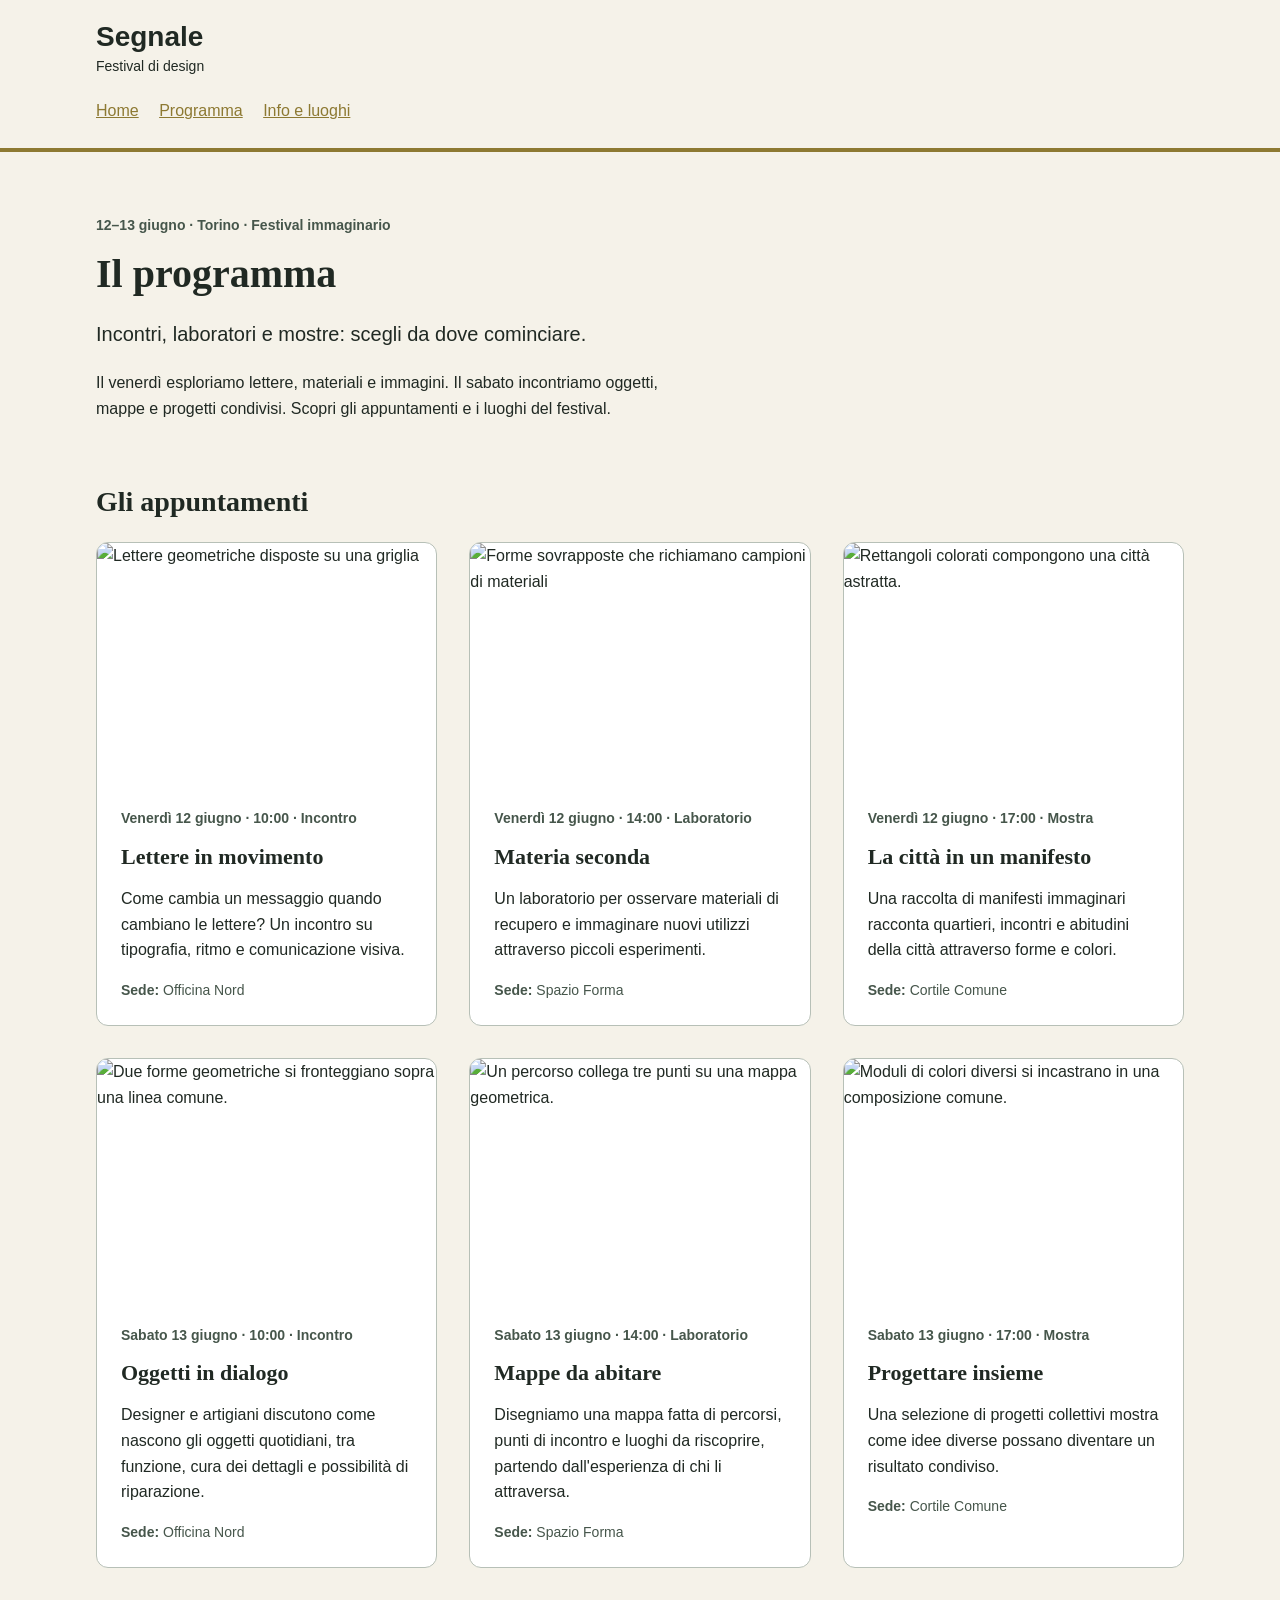
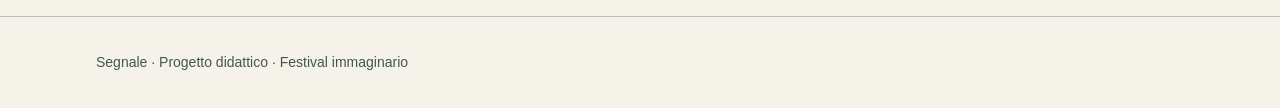
==== programma.html @ d425ce3c "sito consegna 2" ====
<!doctype html>
<html lang="it">
<head>
  <meta charset="utf-8">
  <meta name="viewport" content="width=device-width, initial-scale=1">
  <title>Programma — Segnale</title>
  <link rel="stylesheet" href="style.css">
</head>
<body>
  <a class="skip-link" href="#contenuto">Vai al contenuto</a>
  <header class="site-header">
    <div class="container">
      <a class="brand" href="index.html">Segnale<span>Festival di design</span></a>
      <nav aria-label="Navigazione principale">
       <a href="index.html">Home</a>
       <a href="programma.html" aria-current="page">Programma</a>
       <a href="info.html">Info e luoghi</a>
      </nav>
    </div>
  </header>

  <main id="contenuto" class="container">
    <section class="intro">
      <p class="eyebrow">12–13 giugno · Torino · Festival immaginario</p>
      <h1 id="titolo-programma">Il programma</h1>
      <p class="lead">Incontri, laboratori e mostre: scegli da dove cominciare.</p>
      <p class="reading-text">Il venerdì esploriamo lettere, materiali e immagini. Il sabato incontriamo oggetti, mappe e progetti condivisi. Scopri gli appuntamenti e i luoghi del festival.</p>
    </section>

    <section class="content-section">
      <h2 id="titolo-eventi">Gli appuntamenti</h2>
      <div class="event-grid">
        <article class="event-card">
          <img src="assets/lettere-in-movimento.svg" alt="Lettere geometriche disposte su una griglia" width="900" height="600">
          <div class="event-body">
            <p class="event-meta">Venerdì 12 giugno · 10:00 · Incontro</p>
            <h3>Lettere in movimento</h3>
            <p>Come cambia un messaggio quando cambiano le lettere? Un incontro su tipografia, ritmo e comunicazione visiva.</p>
            <p class="event-place"><strong>Sede:</strong> Officina Nord</p>
          </div>
        </article>
        <article class="event-card">
          <img src="assets/materia-seconda.svg" alt="Forme sovrapposte che richiamano campioni di materiali" width="900" height="600">
          <div class="event-body">
            <p class="event-meta">Venerdì 12 giugno · 14:00 · Laboratorio</p>
            <h3>Materia seconda</h3>
            <p>Un laboratorio per osservare materiali di recupero e immaginare nuovi utilizzi attraverso piccoli esperimenti.</p>
            <p class="event-place"><strong>Sede:</strong> Spazio Forma</p>
          </div>
        </article>
        <article class="event-card">
          <img src="assets/citta-manifesto.svg" alt="Rettangoli colorati compongono una città astratta." width="900" height="600">
          <div class="event-body">
            <p class="event-meta">Venerdì 12 giugno · 17:00 · Mostra</p>
            <h3>La città in un manifesto</h3>
            <p>Una raccolta di manifesti immaginari racconta quartieri, incontri e abitudini della città attraverso forme e colori.</p>
            <p class="event-place"><strong>Sede:</strong> Cortile Comune</p>
          </div>
        </article>
        <article class="event-card">
          <img src="assets/oggetti-dialogo.svg" alt="Due forme geometriche si fronteggiano sopra una linea comune." width="900" height="600">
          <div class="event-body">
            <p class="event-meta">Sabato 13 giugno · 10:00 · Incontro</p>
            <h3>Oggetti in dialogo</h3>
            <p>Designer e artigiani discutono come nascono gli oggetti quotidiani, tra funzione, cura dei dettagli e possibilità di riparazione.</p>
            <p class="event-place"><strong>Sede:</strong> Officina Nord</p>
          </div>
        </article>
        <article class="event-card">
          <img src="assets/mappe-abitare.svg" alt="Un percorso collega tre punti su una mappa geometrica." width="900" height="600">
          <div class="event-body">
            <p class="event-meta">Sabato 13 giugno · 14:00 · Laboratorio</p>
            <h3>Mappe da abitare</h3>
            <p>Disegniamo una mappa fatta di percorsi, punti di incontro e luoghi da riscoprire, partendo dall'esperienza di chi li attraversa.</p>
            <p class="event-place"><strong>Sede:</strong> Spazio Forma</p>
          </div>
        </article>
        <article class="event-card">
          <img src="assets/progettare-insieme.svg" alt="Moduli di colori diversi si incastrano in una composizione comune." width="900" height="600">
          <div class="event-body">
            <p class="event-meta">Sabato 13 giugno · 17:00 · Mostra</p>
            <h3>Progettare insieme</h3>
            <p>Una selezione di progetti collettivi mostra come idee diverse possano diventare un risultato condiviso.</p>
            <p class="event-place"><strong>Sede:</strong> Cortile Comune</p>
          </div>
        </article>
      </div>
    </section>
  </main>

  <footer class="site-footer"><div class="container"><p>Segnale · Progetto didattico · Festival immaginario</p></div></footer>
</body>
</html>
---- style.css ----
/* Segnale: esempio completo della consegna su Home e Programma. */

/* Valori condivisi: le regole interessate li richiamano con var(). */
:root {
  --colore-primario: #8d7932;
  --colore-primario-scuro: #173624;
  --colore-sfondo: #f5f2e9;
  --colore-testo: #202923;
  --font-testo: Arial, Helvetica, sans-serif;
  --font-titoli: Georgia, "Times New Roman", serif;
}

* {
  box-sizing: border-box;
}

body {
  margin: 0;
  background: var(--colore-sfondo);
  color: var(--colore-testo);
  font-family: var(--font-testo);
  font-size: 1rem;
  line-height: 1.6;
}

a {
  color: var(--colore-primario);
}

a:hover {
  text-decoration: underline;
}

a:focus {
  outline: 3px solid var(--colore-testo);
}

.container {
  width: 92%;
  max-width: 68rem;
  margin: 0 auto;
}

.site-header {
  padding: 1.25rem 0;
  border-bottom: 4px solid var(--colore-primario);
}

.brand {
  display: inline-block;
  color: var(--colore-testo);
  font-size: 1.75rem;
  font-weight: bold;
  line-height: 1.2;
  text-decoration: none;
}

.brand span {
  display: block;
  margin-top: 0.25rem;
  font-size: 0.875rem;
  font-weight: normal;
}

nav {
  margin-top: 1rem;
}

nav a {
  display: inline-block;
  margin-right: 1rem;
  padding: 0.25rem 0;
}

.intro {
  padding: 3rem 0 1rem;
}

.eyebrow,
.event-meta {
  color: #46564b;
  font-size: 0.875rem;
  font-weight: bold;
}

h1,
h2,
h3 {
  font-family: var(--font-titoli);
  line-height: 1.2;
}

h1 {
  max-width: 18ch;
  margin: 0.75rem 0 1.25rem;
  font-size: 2.5rem;
}

h2 {
  font-size: 1.75rem;
}

h3 {
  margin: 0.5rem 0 0.75rem;
  font-size: 1.375rem;
}

.lead {
  max-width: 48ch;
  font-size: 1.25rem;
}

.reading-text {
  max-width: 65ch;
}

.button-link {
  display: inline-block;
  margin-top: 1rem;
  padding: 0.75rem 1.25rem;
  border-radius: 0.5rem;
  background: var(--colore-primario);
  color: #ffffff;
  font-weight: bold;
  text-decoration: none;
}

.button-link:hover {
  background: var(--colore-primario-scuro);
}

.content-section {
  margin: 2rem 0 3rem;
}

.festival-image {
  display: block;
  width: 100%;
  max-width: 54rem;
  height: auto;
  margin-top: 1.5rem;
  border-radius: 0.75rem;
}

.venues {
  padding-left: 1.25rem;
}

.venues li {
  margin-bottom: 0.5rem;
}

/* Disposizione di base: una colonna. */
.event-grid {
  display: grid;
  grid-template-columns: 1fr;
  gap: 2rem;
}

.event-card {
  overflow: hidden;
  border: 1px solid #b7c0b7;
  border-radius: 0.75rem;
  background: #ffffff;
}

.event-card img {
  display: block;
  width: 100%;
  height: auto;
}

.event-body {
  padding: 1.5rem;
}

.event-place {
  margin-bottom: 0;
  color: #46564b;
  font-size: 0.875rem;
}

.site-footer {
  padding: 1.25rem 0;
  border-top: 1px solid #b7c0b7;
  color: #46564b;
  font-size: 0.875rem;
}

.skip-link {
  position: absolute;
  top: -6rem;
  left: 1rem;
  padding: 0.75rem 1rem;
  background: #ffffff;
  color: var(--colore-testo);
}

.skip-link:focus {
  top: 1rem;
}

/* Da 600 px: due colonne. */
@media (min-width: 600px) {
  .event-grid {
    grid-template-columns: repeat(2, 1fr);
  }
}

/* Da 1024 px: tre colonne. Questa regola segue quella da 600 px. */
@media (min-width: 1024px) {
  .event-grid {
    grid-template-columns: repeat(3, 1fr);
  }
}

/* Swiper container responsive che si adatta alle proporzioni */
.swiper {
  width: 100%;
  max-width: 600px;
  height: auto; /* Permette al contenitore di ridimensionarsi in altezza */
  margin: 2rem auto;
  border-radius: 0.75rem;
  border: 1px solid #b7c0b7;
  background: #ffffff;
  padding-bottom: 2.5rem; /* Spazio per la paginazione e i pallini */
  box-shadow: 0 4px 12px rgba(0, 0, 0, 0.08);
}

/* Regola per l'immagine: visibile AL 100% senza ritagli */
.slide-image {
  width: 100%;
  height: auto;
  max-height: 350px; /* Limita l'altezza massima per monitor grandi */
  object-fit: contain; /* Mostra l'intera immagine senza tagliarla */
  background-color: #f0f0f0; /* Sfondo neutro di riempimento se le proporzioni differiscono */
  border-top-left-radius: 0.75rem;
  border-top-right-radius: 0.75rem;
}

/* Margine interno del testo dentro le slide */
.slide-content {
  padding: 1.0rem !important; /* Aumentato a 2.5rem e con !important per forzare l'effetto */
}

.slide-content h3 {
  margin-top: 0;
  margin-bottom: 1rem;
}

.slide-content p {
  margin-bottom: 1.0rem;
}

/* Contenitore Mappa Responsive */
.map-responsive {
  width: 100%;
  max-width: 100%;
  border-radius: 0.75rem;
  overflow: hidden;
  border: 1px solid #b7c0b7;
  box-shadow: 0 4px 12px rgba(0, 0, 0, 0.05);
}

.map-link {
  margin-top: 0.5rem;
  font-size: 0.9rem;
}

/* Elenco sedi */
.venues-list {
  list-style: none;
  padding: 0;
  margin-top: 1.5rem;
}

.venues-list li {
  padding: 0.75rem 0;
  border-bottom: 1px solid #e0e0e0;
}

.venues-list li:last-child {
  border-bottom: none;
}

/* Mappa responsive e proporzionale allo schermo */
.map-responsive iframe {
  width: 100%;
  border: 0;
  
  /* Altezza di base per dispositivi mobili */
  height: 350px; 
}

/* Su schermi desktop/computer (da 768px in su) l'altezza diventa proporzionale alla finestra */
@media (min-width: 768px) {
  .map-responsive iframe {
    /* 50vh significa il 50% dell'altezza della finestra del browser */
    height: 50vh; 
    min-height: 400px; /* Altezza minima garantita */
    max-height: 600px; /* Evita che diventi troppo alta su schermi giganti */
  }
}

/* ==========================================
   PERSONALIZZAZIONE COLORI SWIPER (FRECCE & PALLINI)
   ========================================== */

/* Colore delle frecce (destra / sinistra) */
.swiper-button-next,
.swiper-button-prev {
  color: var(--colore-primario) !important; /* Cambia qui il colore delle frecce */
}

/* Colore del pallino ATTIVO */
.swiper-pagination-bullet-active {
  background-color: var(--colore-primario) !important; /* Cambia qui il colore del pallino attivo */
  opacity: 1 !important;
}

/* Colore dei pallini INATTIVI */
.swiper-pagination-bullet {
  background-color: #b7c0b7 !important; /* Cambia qui il colore dei pallini non attivi */
  opacity: 0.6;
}
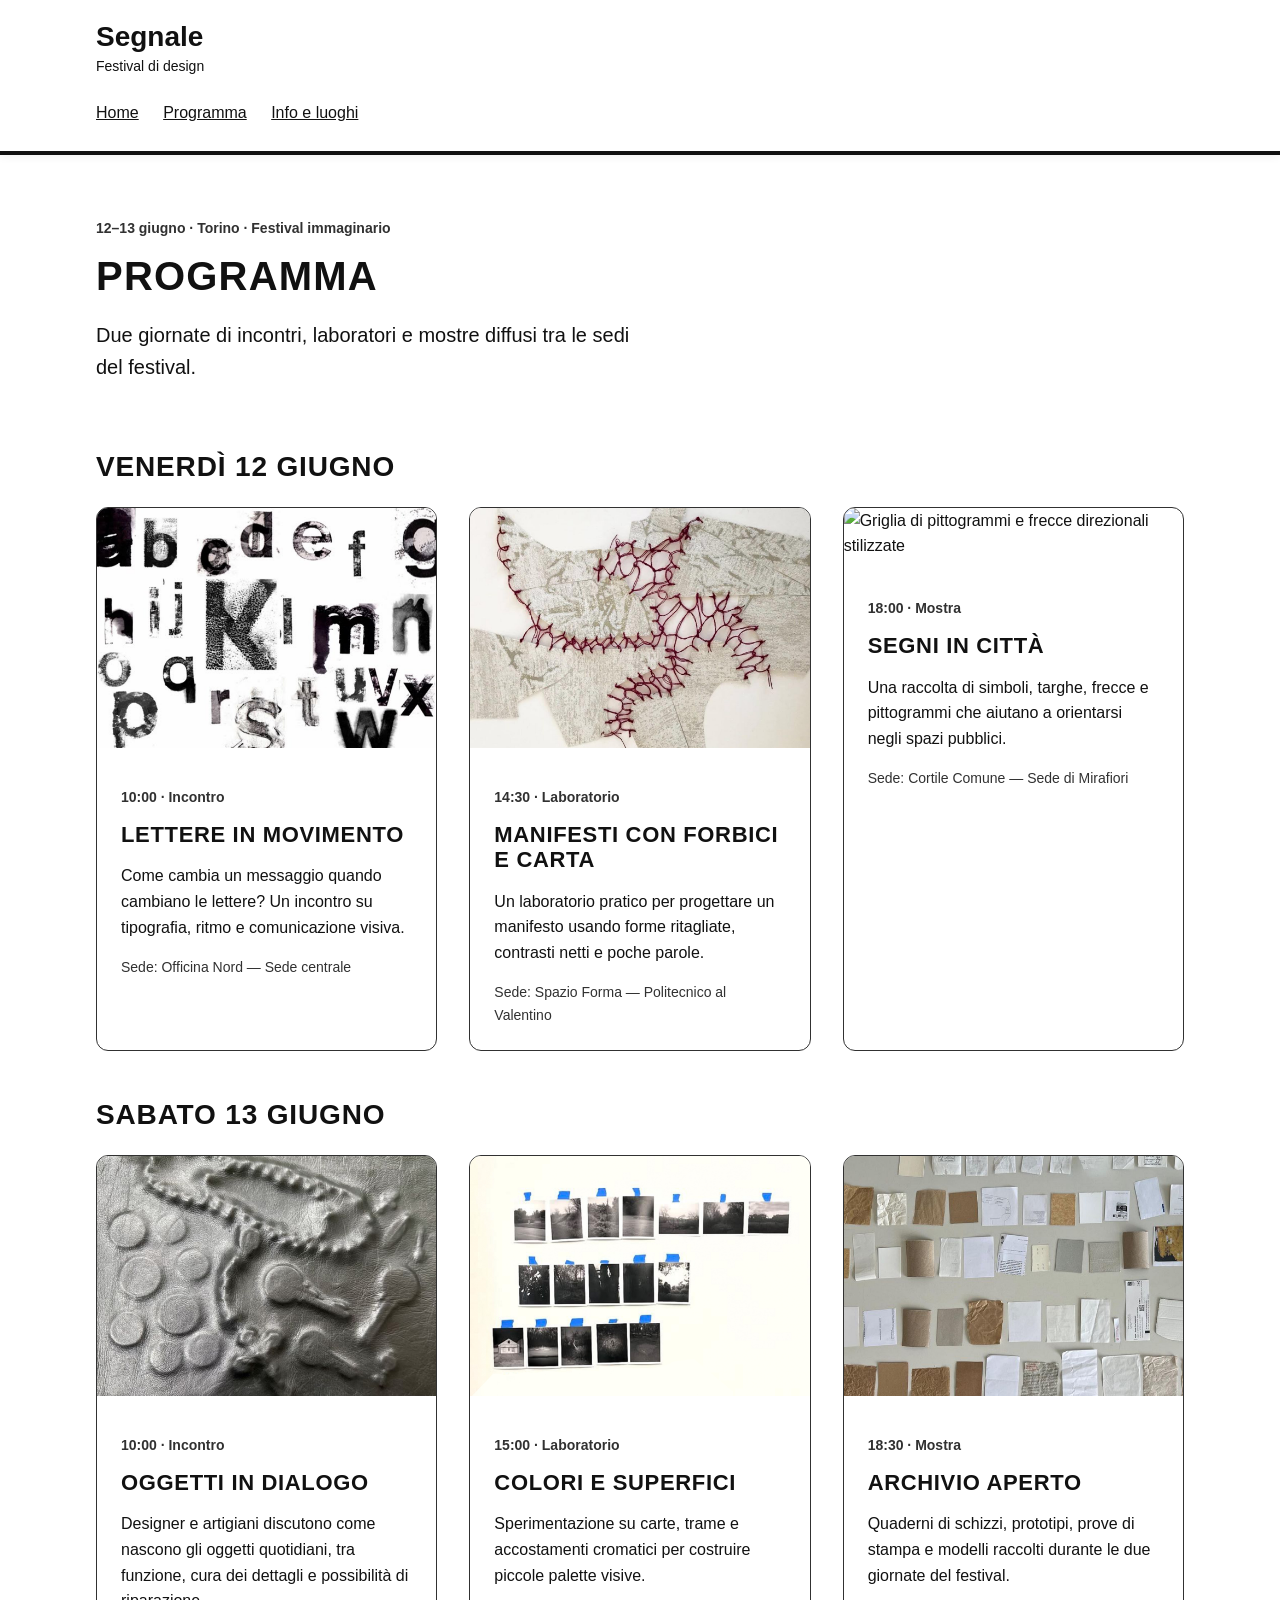
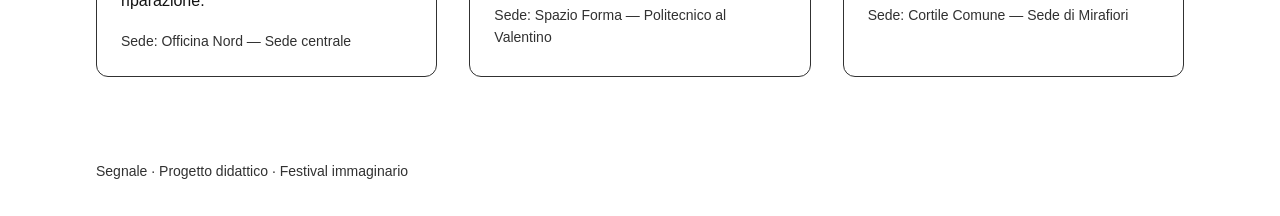
==== commit 6ac0309a: "sito consegna 4" ====
--- a/programma.html
+++ b/programma.html
@@ -8,86 +8,157 @@
 </head>
 <body>
   <a class="skip-link" href="#contenuto">Vai al contenuto</a>
+  
   <header class="site-header">
     <div class="container">
       <a class="brand" href="index.html">Segnale<span>Festival di design</span></a>
       <nav aria-label="Navigazione principale">
-       <a href="index.html">Home</a>
-       <a href="programma.html" aria-current="page">Programma</a>
-       <a href="info.html">Info e luoghi</a>
+        <a href="index.html">Home</a>
+        <a href="programma.html" aria-current="page">Programma</a>
+        <a href="info.html">Info e luoghi</a>
       </nav>
     </div>
   </header>
 
   <main id="contenuto" class="container">
-    <section class="intro">
+    <section class="intro" aria-labelledby="titolo-programma">
       <p class="eyebrow">12–13 giugno · Torino · Festival immaginario</p>
-      <h1 id="titolo-programma">Il programma</h1>
-      <p class="lead">Incontri, laboratori e mostre: scegli da dove cominciare.</p>
-      <p class="reading-text">Il venerdì esploriamo lettere, materiali e immagini. Il sabato incontriamo oggetti, mappe e progetti condivisi. Scopri gli appuntamenti e i luoghi del festival.</p>
+      <h1 id="titolo-programma">Programma</h1>
+      <p class="lead">Due giornate di incontri, laboratori e mostre diffusi tra le sedi del festival.</p>
     </section>
 
-    <section class="content-section">
-      <h2 id="titolo-eventi">Gli appuntamenti</h2>
-      <div class="event-grid">
-        <article class="event-card">
-          <img src="assets/lettere-in-movimento.svg" alt="Lettere geometriche disposte su una griglia" width="900" height="600">
-          <div class="event-body">
-            <p class="event-meta">Venerdì 12 giugno · 10:00 · Incontro</p>
-            <h3>Lettere in movimento</h3>
-            <p>Come cambia un messaggio quando cambiano le lettere? Un incontro su tipografia, ritmo e comunicazione visiva.</p>
-            <p class="event-place"><strong>Sede:</strong> Officina Nord</p>
-          </div>
-        </article>
-        <article class="event-card">
-          <img src="assets/materia-seconda.svg" alt="Forme sovrapposte che richiamano campioni di materiali" width="900" height="600">
-          <div class="event-body">
-            <p class="event-meta">Venerdì 12 giugno · 14:00 · Laboratorio</p>
-            <h3>Materia seconda</h3>
-            <p>Un laboratorio per osservare materiali di recupero e immaginare nuovi utilizzi attraverso piccoli esperimenti.</p>
-            <p class="event-place"><strong>Sede:</strong> Spazio Forma</p>
-          </div>
-        </article>
-        <article class="event-card">
-          <img src="assets/citta-manifesto.svg" alt="Rettangoli colorati compongono una città astratta." width="900" height="600">
-          <div class="event-body">
-            <p class="event-meta">Venerdì 12 giugno · 17:00 · Mostra</p>
-            <h3>La città in un manifesto</h3>
-            <p>Una raccolta di manifesti immaginari racconta quartieri, incontri e abitudini della città attraverso forme e colori.</p>
-            <p class="event-place"><strong>Sede:</strong> Cortile Comune</p>
-          </div>
-        </article>
-        <article class="event-card">
-          <img src="assets/oggetti-dialogo.svg" alt="Due forme geometriche si fronteggiano sopra una linea comune." width="900" height="600">
-          <div class="event-body">
-            <p class="event-meta">Sabato 13 giugno · 10:00 · Incontro</p>
-            <h3>Oggetti in dialogo</h3>
-            <p>Designer e artigiani discutono come nascono gli oggetti quotidiani, tra funzione, cura dei dettagli e possibilità di riparazione.</p>
-            <p class="event-place"><strong>Sede:</strong> Officina Nord</p>
-          </div>
-        </article>
-        <article class="event-card">
-          <img src="assets/mappe-abitare.svg" alt="Un percorso collega tre punti su una mappa geometrica." width="900" height="600">
-          <div class="event-body">
-            <p class="event-meta">Sabato 13 giugno · 14:00 · Laboratorio</p>
-            <h3>Mappe da abitare</h3>
-            <p>Disegniamo una mappa fatta di percorsi, punti di incontro e luoghi da riscoprire, partendo dall'esperienza di chi li attraversa.</p>
-            <p class="event-place"><strong>Sede:</strong> Spazio Forma</p>
-          </div>
-        </article>
-        <article class="event-card">
-          <img src="assets/progettare-insieme.svg" alt="Moduli di colori diversi si incastrano in una composizione comune." width="900" height="600">
-          <div class="event-body">
-            <p class="event-meta">Sabato 13 giugno · 17:00 · Mostra</p>
-            <h3>Progettare insieme</h3>
-            <p>Una selezione di progetti collettivi mostra come idee diverse possano diventare un risultato condiviso.</p>
-            <p class="event-place"><strong>Sede:</strong> Cortile Comune</p>
-          </div>
-        </article>
-      </div>
-    </section>
+    <!-- Messaggi di stato (caricamento, vuoto, errore) -->
+    <p id="stato-programma" class="reading-text" aria-live="polite">Caricamento del programma in corso...</p>
+
+    <!-- Contenitore dinamico per le giornate e le schede -->
+    <div id="programma-contenitore"></div>
   </main>
 
-  <footer class="site-footer"><div class="container"><p>Segnale · Progetto didattico · Festival immaginario</p></div></footer>
+  <footer class="site-footer">
+    <div class="container">
+      <p>Segnale · Progetto didattico · Festival immaginario</p>
+    </div>
+  </footer>
+
+  <script>
+    const statoEl = document.getElementById('stato-programma');
+    const contenitoreEl = document.getElementById('programma-contenitore');
+
+    // Formatta la data ISO (es. "2026-06-12") in intestazione leggibile (es. "Venerdì 12 giugno")
+    function formattaDataIntestazione(dataIso) {
+      const parti = dataIso.split('-');
+      if (parti.length !== 3) return dataIso;
+      const dataObj = new Date(Number(parti[0]), Number(parti[1]) - 1, Number(parti[2]));
+      const formattata = dataObj.toLocaleDateString('it-IT', {
+        weekday: 'long',
+        day: 'numeric',
+        month: 'long'
+      });
+      return formattata.charAt(0).toUpperCase() + formattata.slice(1);
+    }
+
+    // Crea la singola card HTML mantenendo le classi esatte di style.css
+    function creaSchedaEvento(evento, mappaSedi) {
+      const article = document.createElement('article');
+      article.className = 'event-card';
+
+      const img = document.createElement('img');
+      img.src = evento.immagine;
+      img.alt = evento.immagine_alt || evento.titolo;
+
+      const body = document.createElement('div');
+      body.className = 'event-body';
+
+      const meta = document.createElement('p');
+      meta.className = 'event-meta';
+      meta.textContent = `${evento.orario} · ${evento.categoria}`;
+
+      const titolo = document.createElement('h3');
+      titolo.textContent = evento.titolo;
+
+      const descrizione = document.createElement('p');
+      descrizione.textContent = evento.descrizione;
+
+      const luogo = document.createElement('p');
+      luogo.className = 'event-place';
+      const nomeSede = mappaSedi.get(evento.sede_id);
+      luogo.textContent = nomeSede ? `Sede: ${nomeSede}` : 'Sede da definire';
+
+      body.append(meta, titolo, descrizione, luogo);
+      article.append(img, body);
+      return article;
+    }
+
+    async function caricaProgramma() {
+      try {
+        const [rispostaEventi, rispostaSedi] = await Promise.all([
+          fetch('dati/eventi.json'),
+          fetch('dati/sedi.json')
+        ]);
+
+        if (!rispostaEventi.ok || !rispostaSedi.ok) {
+          throw new Error('Impossibile leggere uno dei file JSON.');
+        }
+
+        const [eventi, sedi] = await Promise.all([
+          rispostaEventi.json(),
+          rispostaSedi.json()
+        ]);
+
+        if (!Array.isArray(eventi) || eventi.length === 0) {
+          statoEl.textContent = 'Nessun evento in programma al momento.';
+          return;
+        }
+
+        // Mappa rapida id -> nome sede
+        const mappaSedi = new Map();
+        if (Array.isArray(sedi)) {
+          sedi.forEach(sede => mappaSedi.set(sede.id, sede.nome));
+        }
+
+        // Ordina gli eventi per data e orario
+        const eventiOrdinati = [...eventi].sort((a, b) => {
+          const chiaveA = `${a.data} ${a.orario}`;
+          const chiaveB = `${b.data} ${b.orario}`;
+          return chiaveA.localeCompare(chiaveB);
+        });
+
+        // Raggruppa gli eventi per giorno
+        const eventiPerGiorno = new Map();
+        eventiOrdinati.forEach(evento => {
+          if (!eventiPerGiorno.has(evento.data)) {
+            eventiPerGiorno.set(evento.data, []);
+          }
+          eventiPerGiorno.get(evento.data).push(evento);
+        });
+
+        // Svuota il messaggio di caricamento e costruisce le sezioni
+        statoEl.textContent = '';
+
+        eventiPerGiorno.forEach((listaEventi, dataGiorno) => {
+          const section = document.createElement('section');
+          section.className = 'content-section';
+
+          const h2 = document.createElement('h2');
+          h2.textContent = formattaDataIntestazione(dataGiorno);
+
+          const grid = document.createElement('div');
+          grid.className = 'event-grid';
+
+          listaEventi.forEach(evento => {
+            grid.appendChild(creaSchedaEvento(evento, mappaSedi));
+          });
+
+          section.append(h2, grid);
+          contenitoreEl.appendChild(section);
+        });
+
+      } catch (errore) {
+        statoEl.textContent = 'Errore nel caricamento dei dati del programma. Verifica che i file in dati/ siano accessibili.';
+      }
+    }
+
+    caricaProgramma();
+  </script>
 </body>
-</html>
+</html>
--- a/style.css
+++ b/style.css
@@ -2,14 +2,13 @@
 
 /* Valori condivisi: le regole interessate li richiamano con var(). */
 :root {
-  --colore-primario: #8d7932;
-  --colore-primario-scuro: #173624;
-  --colore-sfondo: #f5f2e9;
-  --colore-testo: #202923;
-  --font-testo: Arial, Helvetica, sans-serif;
-  --font-titoli: Georgia, "Times New Roman", serif;
-}
-
+  --colore-primario: #111111;       /* Nero intenso per link, bordi e pulsanti */
+  --colore-primario-scuro: #464646; /* Grigio scuro al passaggio del mouse */
+  --colore-sfondo: #ffffff;         /* Grigio chiaro per lo sfondo della pagina */
+  --colore-testo: #111111;          /* Nero per tutto il testo */
+  --font-testo: "Helvetica Neue", Helvetica, Arial, sans-serif;
+  --font-titoli: "Helvetica Neue", Helvetica, Arial, sans-serif;
+}
 * {
   box-sizing: border-box;
 }
@@ -19,6 +18,7 @@
   background: var(--colore-sfondo);
   color: var(--colore-testo);
   font-family: var(--font-testo);
+  font-weight: 300; /* Attiva Helvetica Neue Light */
   font-size: 1rem;
   line-height: 1.6;
 }
@@ -42,10 +42,21 @@
 }
 
 .site-header {
-  padding: 1.25rem 0;
+  position: sticky;
+  top: 0;
+  z-index: 1000; /* Evita che lo slider Swiper o la mappa uMap coprano l'intestazione */
+  background-color: var(--colore-sfondo); /* Sfondo opaco per mantenere il testo leggibile durante lo scorrimento */
+  padding: 0.75rem 0; /* Compatto su telefono per lasciare spazio alla lettura */
   border-bottom: 4px solid var(--colore-primario);
-}
-
+  box-shadow: 0 2px 8px rgba(0, 0, 0, 0.06); 
+}
+
+/* Su schermi da 600px in su ripristina il padding più ampio */
+@media (min-width: 600px) {
+  .site-header {
+    padding: 1.25rem 0;
+  }
+}
 .brand {
   display: inline-block;
   color: var(--colore-testo);
@@ -67,9 +78,8 @@
 }
 
 nav a {
-  display: inline-block;
-  margin-right: 1rem;
-  padding: 0.25rem 0;
+  display: block;
+  padding: 0.35rem 0;
 }
 
 .intro {
@@ -78,7 +88,7 @@
 
 .eyebrow,
 .event-meta {
-  color: #46564b;
+  color: #313131;
   font-size: 0.875rem;
   font-weight: bold;
 }
@@ -87,7 +97,10 @@
 h2,
 h3 {
   font-family: var(--font-titoli);
-  line-height: 1.2;
+  font-weight: 900;
+  text-transform: uppercase;
+  letter-spacing: 0.03em;
+  line-height: 1.15;
 }
 
 h1 {
@@ -159,7 +172,7 @@
 
 .event-card {
   overflow: hidden;
-  border: 1px solid #b7c0b7;
+  border: 1px solid #313131;
   border-radius: 0.75rem;
   background: #ffffff;
 }
@@ -176,14 +189,14 @@
 
 .event-place {
   margin-bottom: 0;
-  color: #46564b;
+  color: #313131;
   font-size: 0.875rem;
 }
 
 .site-footer {
   padding: 1.25rem 0;
-  border-top: 1px solid #b7c0b7;
-  color: #46564b;
+  border-top: 1px solid #ffffff;
+  color: #313131;
   font-size: 0.875rem;
 }
 
@@ -200,8 +213,13 @@
   top: 1rem;
 }
 
-/* Da 600 px: due colonne. */
+/* Da 600 px: menu orizzontale e due colonne per gli eventi. */
 @media (min-width: 600px) {
+  nav a {
+    display: inline-block;
+    margin-right: 1.25rem;
+  }
+
   .event-grid {
     grid-template-columns: repeat(2, 1fr);
   }
@@ -221,7 +239,7 @@
   height: auto; /* Permette al contenitore di ridimensionarsi in altezza */
   margin: 2rem auto;
   border-radius: 0.75rem;
-  border: 1px solid #b7c0b7;
+  border: 1px solid #000000;
   background: #ffffff;
   padding-bottom: 2.5rem; /* Spazio per la paginazione e i pallini */
   box-shadow: 0 4px 12px rgba(0, 0, 0, 0.08);
@@ -233,7 +251,7 @@
   height: auto;
   max-height: 350px; /* Limita l'altezza massima per monitor grandi */
   object-fit: contain; /* Mostra l'intera immagine senza tagliarla */
-  background-color: #f0f0f0; /* Sfondo neutro di riempimento se le proporzioni differiscono */
+  background-color: #ffffff; /* Sfondo neutro di riempimento se le proporzioni differiscono */
   border-top-left-radius: 0.75rem;
   border-top-right-radius: 0.75rem;
 }
@@ -258,7 +276,7 @@
   max-width: 100%;
   border-radius: 0.75rem;
   overflow: hidden;
-  border: 1px solid #b7c0b7;
+  border: 1px solid #000000;
   box-shadow: 0 4px 12px rgba(0, 0, 0, 0.05);
 }
 
@@ -309,7 +327,7 @@
 /* Colore delle frecce (destra / sinistra) */
 .swiper-button-next,
 .swiper-button-prev {
-  color: var(--colore-primario) !important; /* Cambia qui il colore delle frecce */
+  color: #b7c0b7 !important; /* Cambia qui il colore delle frecce */
 }
 
 /* Colore del pallino ATTIVO */
